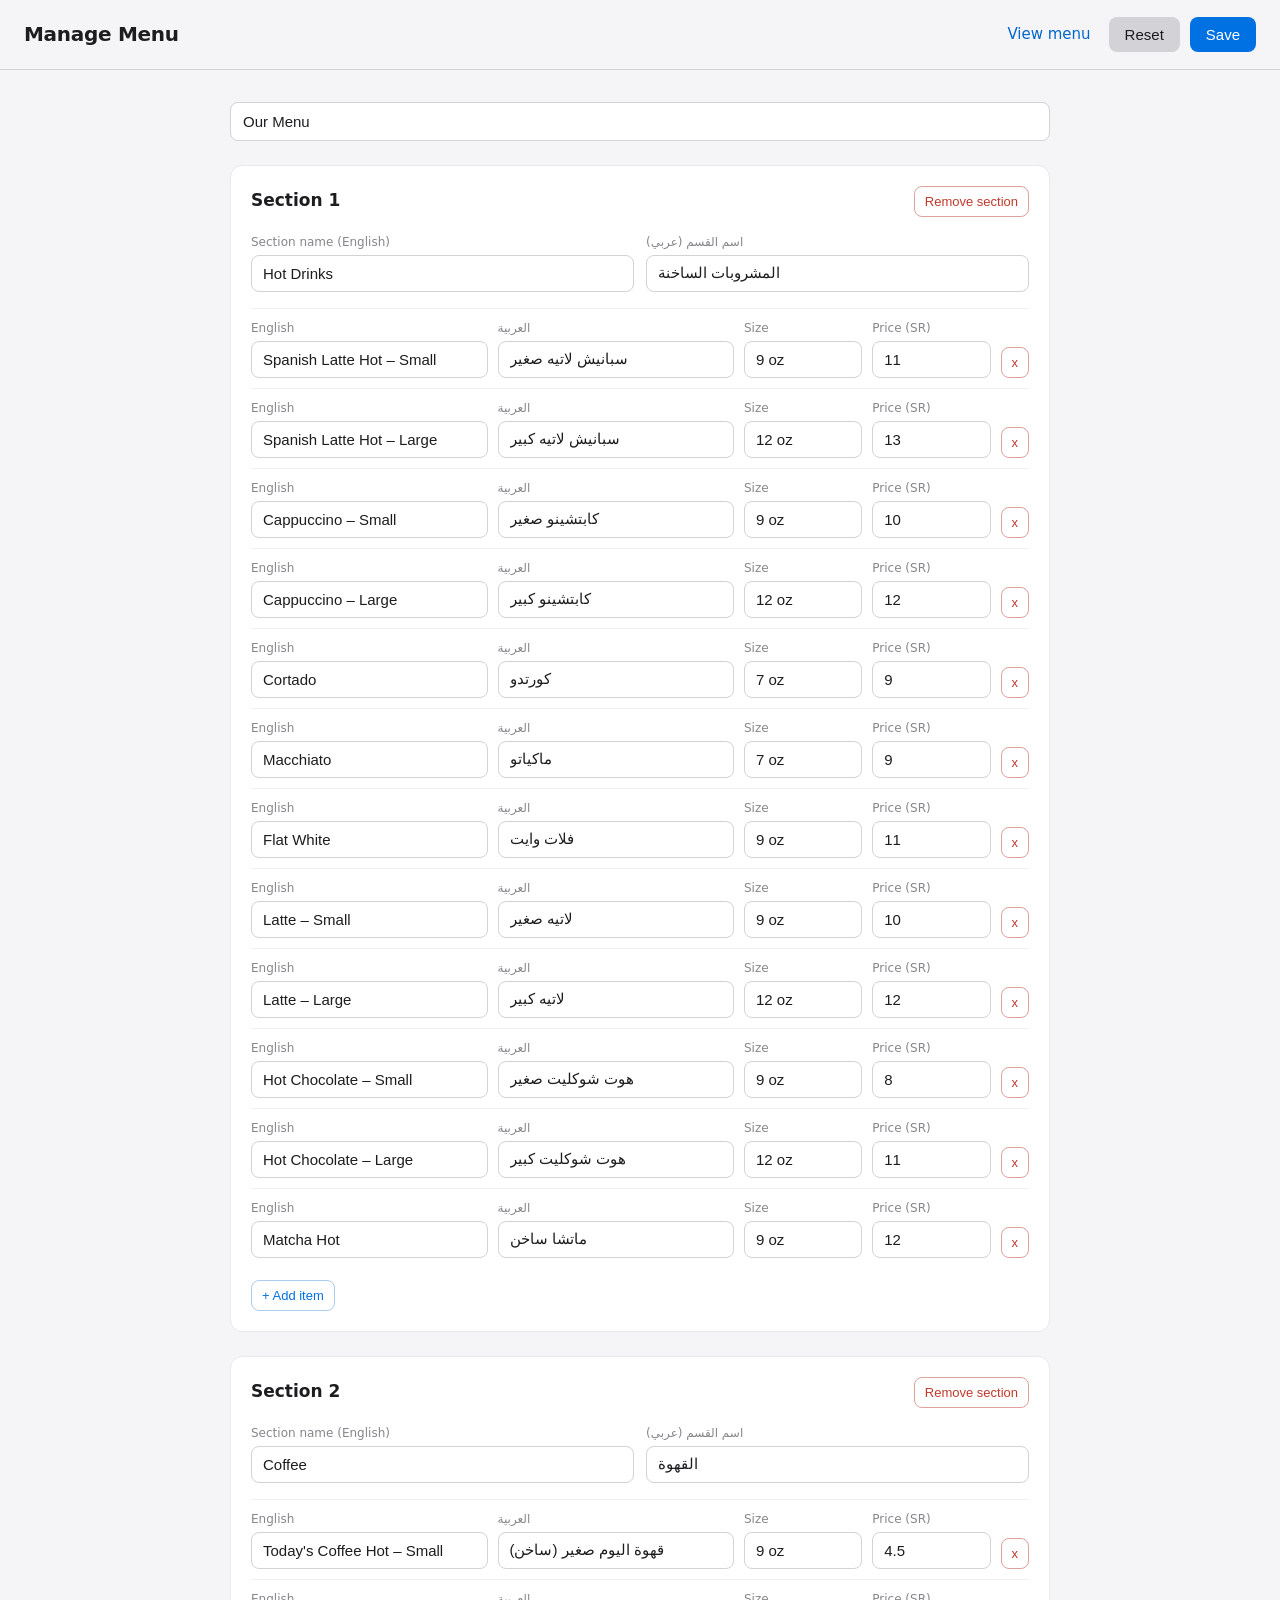
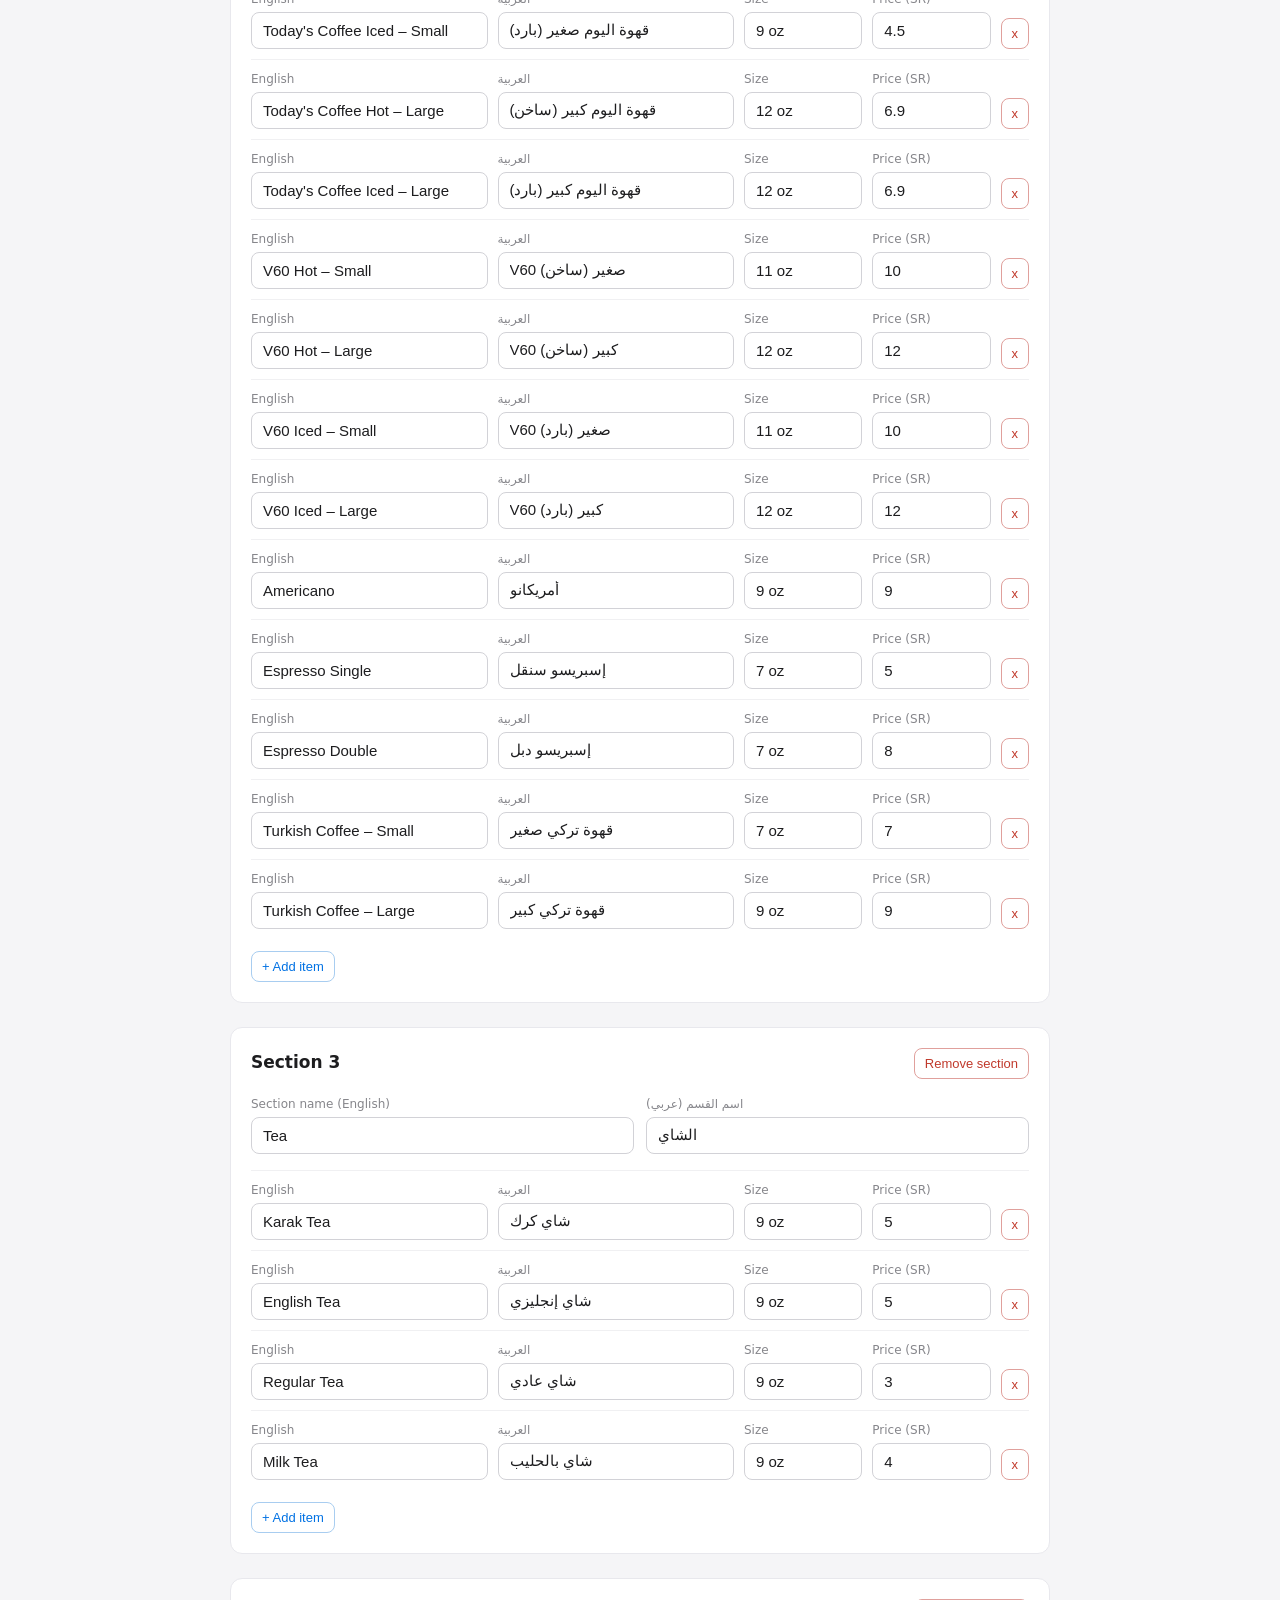
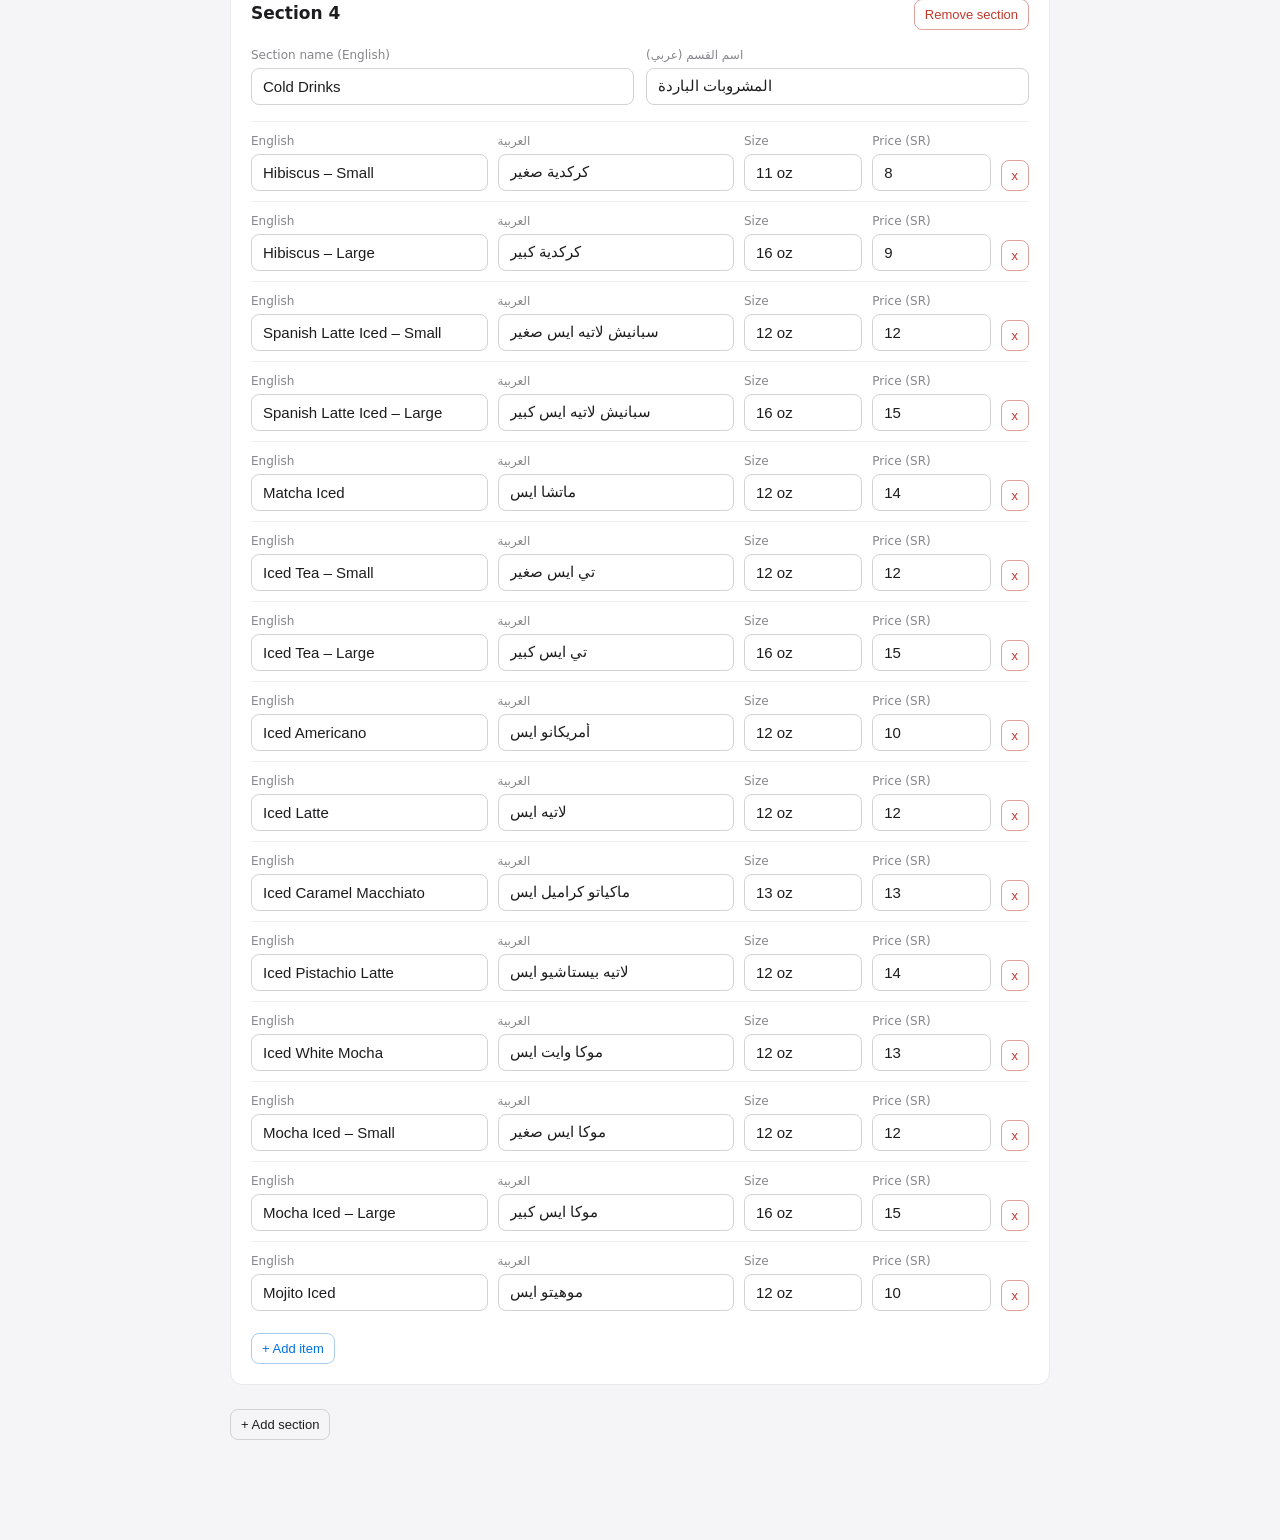
==== edit.html @ 1d7441c5 "Add editable menu mirror with localStorage persistence" ====
<!DOCTYPE html>
<html lang="en">
<head>
  <meta charset="UTF-8">
  <meta name="viewport" content="width=device-width, initial-scale=1.0">
  <title>Manage Menu</title>
  <style>
    * { margin: 0; padding: 0; box-sizing: border-box; }
    body {
      font-family: system-ui, -apple-system, 'Segoe UI', Roboto, 'Helvetica Neue', Arial, sans-serif;
      background: #f5f5f7;
      color: #1d1d1f;
      line-height: 1.5;
      -webkit-font-smoothing: antialiased;
    }

    .wrap { max-width: 860px; margin: 0 auto; padding: 32px 20px 100px; }

    .topbar {
      position: sticky;
      top: 0;
      z-index: 10;
      background: rgba(245, 245, 247, 0.9);
      backdrop-filter: saturate(180%) blur(20px);
      -webkit-backdrop-filter: saturate(180%) blur(20px);
      border-bottom: 1px solid #d2d2d7;
      padding: 14px 24px;
      display: flex;
      align-items: center;
      justify-content: space-between;
      gap: 12px;
      flex-wrap: wrap;
    }

    .topbar h1 { font-size: 20px; font-weight: 600; letter-spacing: -0.3px; }

    .topbar-actions { display: flex; gap: 10px; align-items: center; }

    .btn {
      border: none;
      border-radius: 8px;
      padding: 9px 16px;
      font-size: 15px;
      font-weight: 500;
      cursor: pointer;
      text-decoration: none;
      display: inline-block;
    }

    .btn-blue { background: #0071e3; color: #fff; }
    .btn-blue:hover { background: #0077ed; }
    .btn-gray { background: #d2d2d7; color: #1d1d1f; }
    .btn-gray:hover { background: #c7c7cc; }
    .btn-link { background: none; color: #0066cc; padding: 9px 8px; }
    .btn-link:hover { text-decoration: underline; }

    .status {
      font-size: 13px;
      color: #0071e3;
      min-height: 18px;
    }

    .cafe-input {
      width: 100%;
      border: 1px solid #d2d2d7;
      border-radius: 8px;
      padding: 10px 12px;
      font-size: 15px;
      background: #fff;
      color: #1d1d1f;
      margin-bottom: 24px;
    }

    .card {
      background: #fff;
      border: 1px solid #e8e8ed;
      border-radius: 12px;
      padding: 20px;
      margin-bottom: 24px;
    }

    .card-head {
      display: flex;
      align-items: center;
      justify-content: space-between;
      gap: 10px;
      margin-bottom: 16px;
    }

    .card-title { font-size: 17px; font-weight: 600; }

    .side-inputs {
      display: grid;
      grid-template-columns: 1fr 1fr;
      gap: 12px;
      margin-bottom: 16px;
    }

    .field label {
      display: block;
      font-size: 12px;
      color: #86868b;
      margin-bottom: 4px;
    }

    .field input {
      width: 100%;
      border: 1px solid #d2d2d7;
      border-radius: 8px;
      padding: 9px 11px;
      font-size: 15px;
      background: #fff;
      color: #1d1d1f;
    }

    .field input:focus, .cafe-input:focus, .section-en:focus, .section-ar:focus {
      outline: 2px solid #0071e3;
      outline-offset: -1px;
    }

    .item-row {
      display: grid;
      grid-template-columns: 1.4fr 1.4fr 0.7fr 0.7fr auto;
      gap: 10px;
      align-items: end;
      padding: 10px 0;
      border-top: 1px solid #f0f0f2;
    }

    .remove-btn, .add-item-btn, .add-sec-btn {
      background: none;
      border: 1px solid #d2d2d7;
      border-radius: 8px;
      color: #1d1d1f;
      font-size: 13px;
      padding: 7px 10px;
      cursor: pointer;
      white-space: nowrap;
    }

    .remove-btn { color: #c0392b; border-color: #e0a09c; }
    .remove-btn:hover { background: #fdecea; }
    .add-item-btn { color: #0071e3; border-color: #a8cdf0; margin-top: 12px; }
    .add-item-btn:hover { background: #eef6ff; }
    .add-sec-btn:hover { background: #eef6ff; }

    .empty-hint { font-size: 13px; color: #86868b; text-align: center; padding: 12px 0 4px; }

    @media (max-width: 640px) {
      .item-row { grid-template-columns: 1fr 1fr; }
      .item-row .remove-btn { justify-self: start; }
      .side-inputs { grid-template-columns: 1fr; }
    }
  </style>
</head>
<body>
  <div class="topbar">
    <h1>Manage Menu</h1>
    <div class="topbar-actions">
      <span class="status" id="status"></span>
      <a class="btn btn-link" href="index.html">View menu</a>
      <button class="btn btn-gray" id="btnReset">Reset</button>
      <button class="btn btn-blue" id="btnSave">Save</button>
    </div>
  </div>

  <div class="wrap">
    <input class="cafe-input" id="cafeEn" placeholder="Menu subtitle (e.g. Our Menu)">

    <div id="sections"></div>
    <button class="add-sec-btn" id="btnAddSection">+ Add section</button>
  </div>

  <script src="menu.js"></script>
  <script>
    var cfg = morLoad();
    var sectionsEl = document.getElementById("sections");
    var statusEl = document.getElementById("status");

    document.getElementById("cafeEn").value = cfg.cafe.en;

    function field(labelText, value, className) {
      var f = document.createElement("div");
      f.className = "field";
      if (className) f.setAttribute("data-field", className);
      var l = document.createElement("label");
      l.textContent = labelText;
      var i = document.createElement("input");
      i.type = "text";
      i.value = value == null ? "" : value;
      f.appendChild(l);
      f.appendChild(i);
      return f;
    }

    function renderSection(section, si) {
      var card = document.createElement("div");
      card.className = "card";

      var head = document.createElement("div");
      head.className = "card-head";
      var title = document.createElement("div");
      title.className = "card-title";
      title.textContent = "Section " + (si + 1);

      var side = document.createElement("div");
      side.className = "side-inputs";
      var enF = field("Section name (English)", section.en, "sec-en");
      var arF = field("اسم القسم (عربي)", section.ar, "sec-ar");
      side.appendChild(enF);
      side.appendChild(arF);

      var delSec = document.createElement("button");
      delSec.className = "remove-btn";
      delSec.textContent = "Remove section";
      delSec.addEventListener("click", function () {
        card.remove();
      });
      head.appendChild(title);
      head.appendChild(delSec);
      card.appendChild(head);
      card.appendChild(side);

      var itemsBox = document.createElement("div");
      itemsBox.className = "items-box";

      function addItem(myItem) {
        var row = document.createElement("div");
        row.className = "item-row";

        var it = myItem || { ar: "", en: "", size: "", price: "" };
        var fAr = field("العربية", it.ar);
        var fEn = field("English", it.en);
        var fSize = field("Size", it.size);
        var fPrice = field("Price (SR)", it.price);
        var rm = document.createElement("button");
        rm.className = "remove-btn";
        rm.textContent = "x";
        rm.addEventListener("click", function () {
          row.remove();
        });

        row.appendChild(fEn);
        row.appendChild(fAr);
        row.appendChild(fSize);
        row.appendChild(fPrice);
        row.appendChild(rm);
        itemsBox.appendChild(row);
      }

      section.items.forEach(addItem);

      var addBtn = document.createElement("button");
      addBtn.className = "add-item-btn";
      addBtn.textContent = "+ Add item";
      addBtn.addEventListener("click", function () {
        addItem(null);
      });

      card.appendChild(itemsBox);
      card.appendChild(addBtn);
      return card;
    }

    cfg.sections.forEach(function (s, i) {
      sectionsEl.appendChild(renderSection(s, i));
    });

    document.getElementById("btnAddSection").addEventListener("click", function () {
      cfg.sections.push({ en: "New Section", ar: "قسم جديد", items: [] });
      sectionsEl.appendChild(renderSection(cfg.sections[cfg.sections.length - 1], cfg.sections.length - 1));
    });

    function collect() {
      var res = { cafe: { en: document.getElementById("cafeEn").value.trim() }, sections: [] };
      Array.prototype.forEach.call(sectionsEl.children, function (card) {
        var sec = { en: "", ar: "", items: [] };
        var enInput = card.querySelector('[data-field="sec-en"] input');
        var arInput = card.querySelector('[data-field="sec-ar"] input');
        sec.en = enInput.value.trim();
        sec.ar = arInput.value.trim();
        Array.prototype.forEach.call(card.querySelectorAll(".item-row"), function (row) {
          var inputs = row.querySelectorAll("input");
          sec.items.push({
            en: inputs[0].value.trim(),
            ar: inputs[1].value.trim(),
            size: inputs[2].value.trim(),
            price: inputs[3].value.trim()
          });
        });
        if (sec.en || sec.ar || sec.items.length) res.sections.push(sec);
      });
      return res;
    }

    document.getElementById("btnSave").addEventListener("click", function () {
      var data = collect();
      if (!data.cafe.en) data.cafe.en = "Our Menu";
      if (morSave(data)) {
        statusEl.textContent = "Saved! Changes now show on the menu page (this device).";
        setTimeout(function () { statusEl.textContent = ""; }, 4000);
      } else {
        statusEl.textContent = "Could not save on this device.";
      }
    });

    document.getElementById("btnReset").addEventListener("click", function () {
      if (!confirm("Reset menu back to the original content?")) return;
      morReset();
      location.reload();
    });
  </script>
</body>
</html>
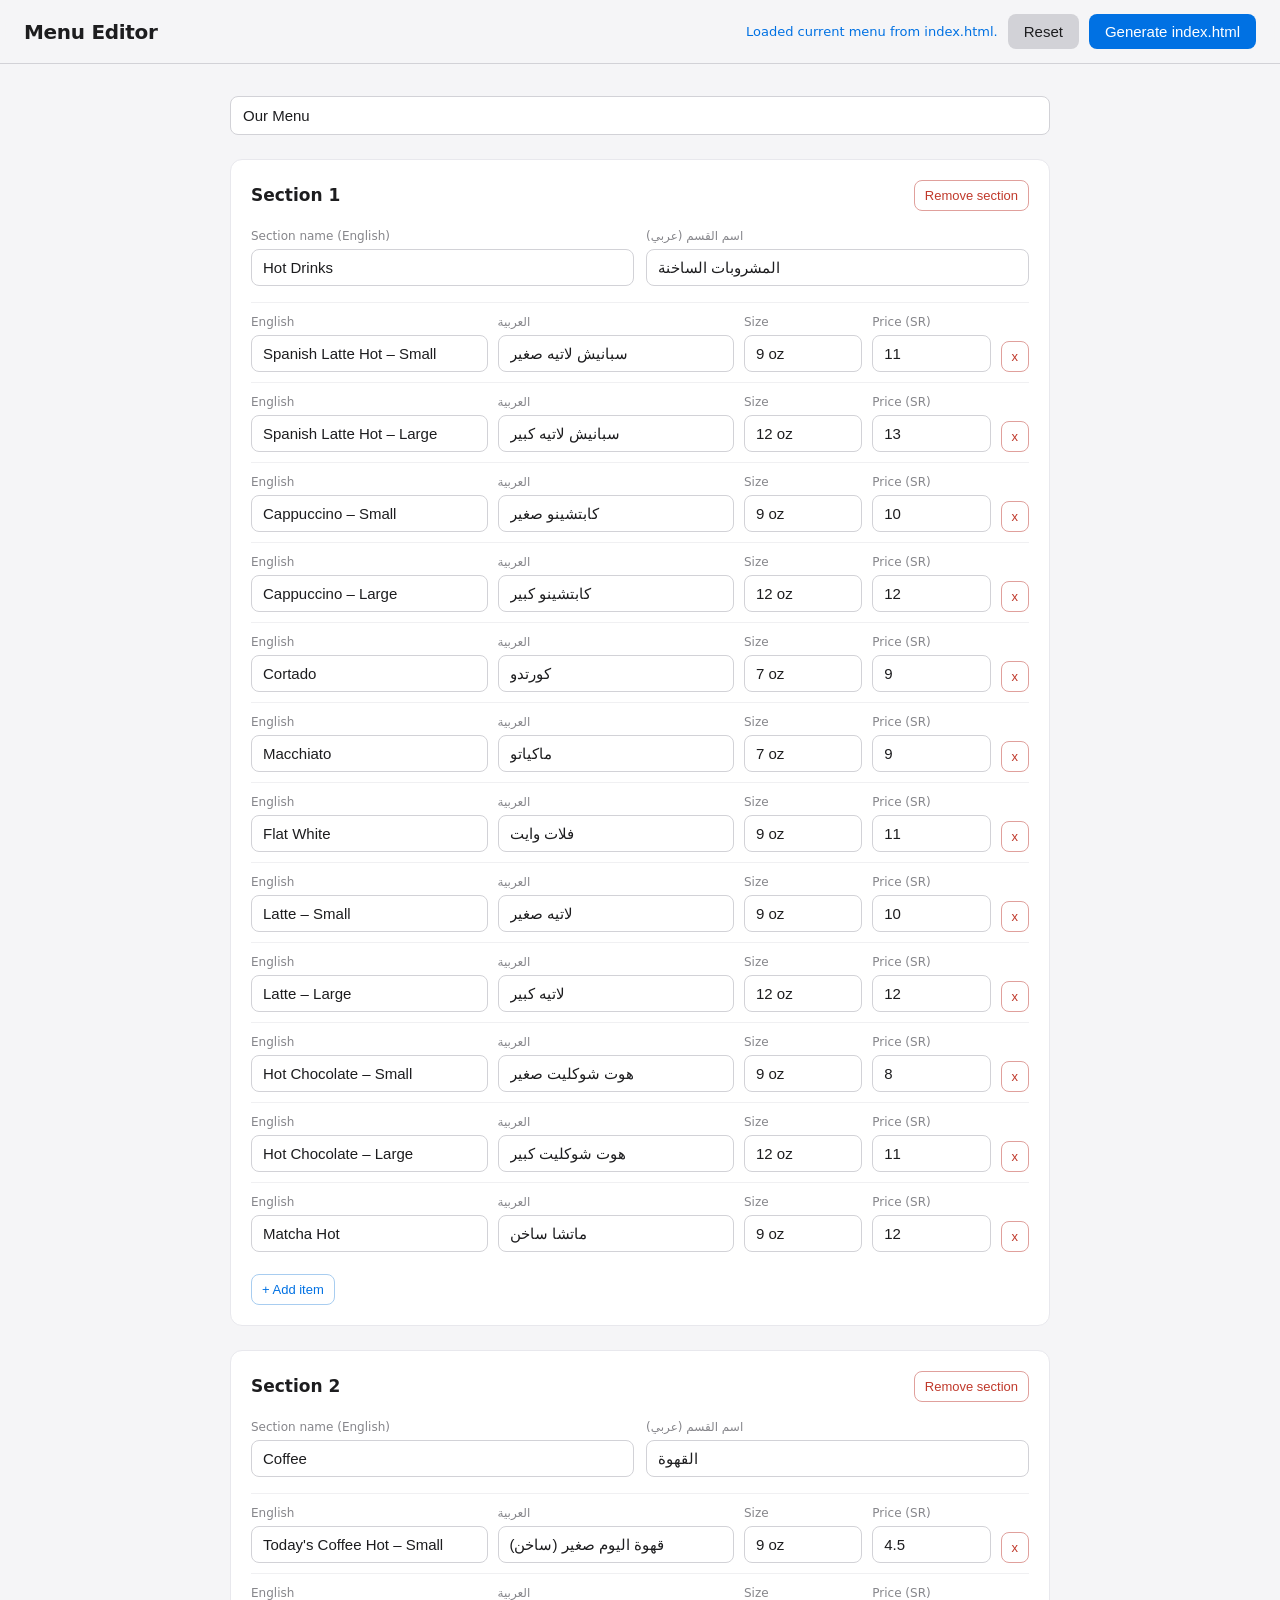
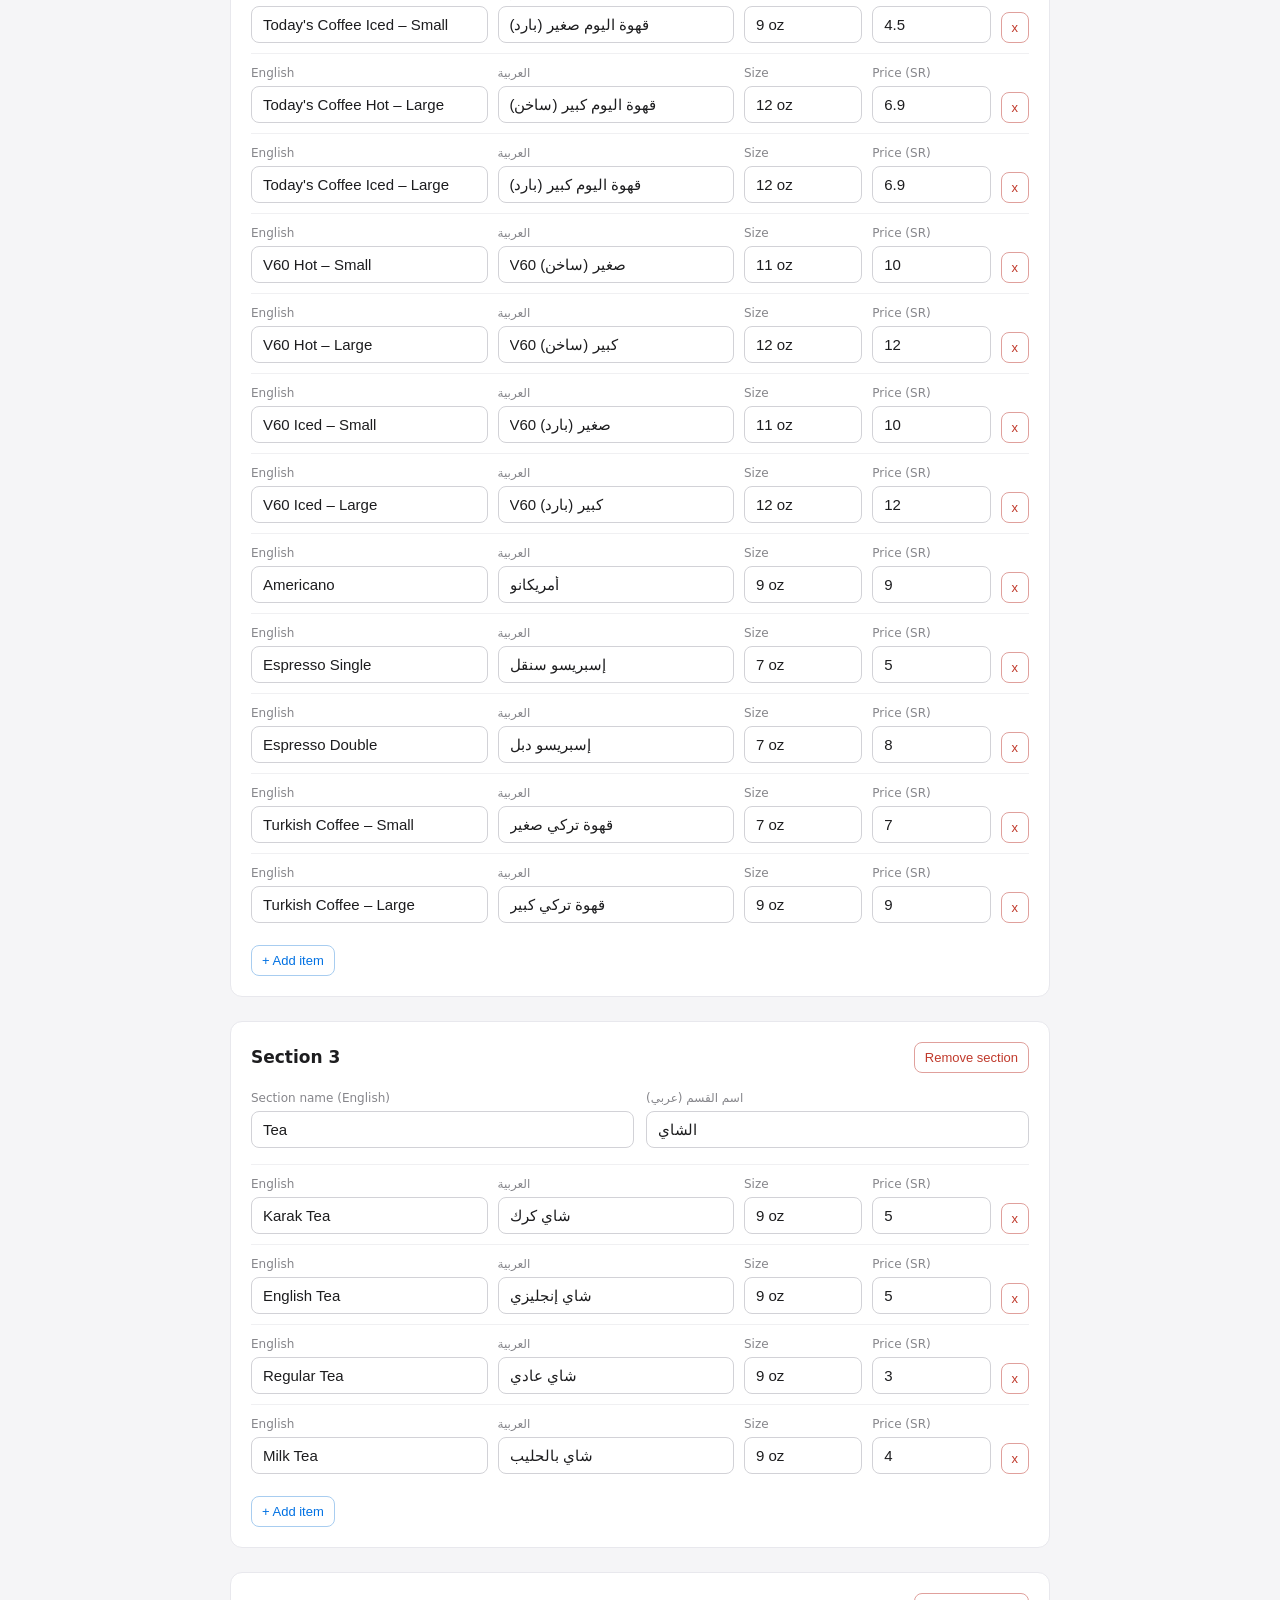
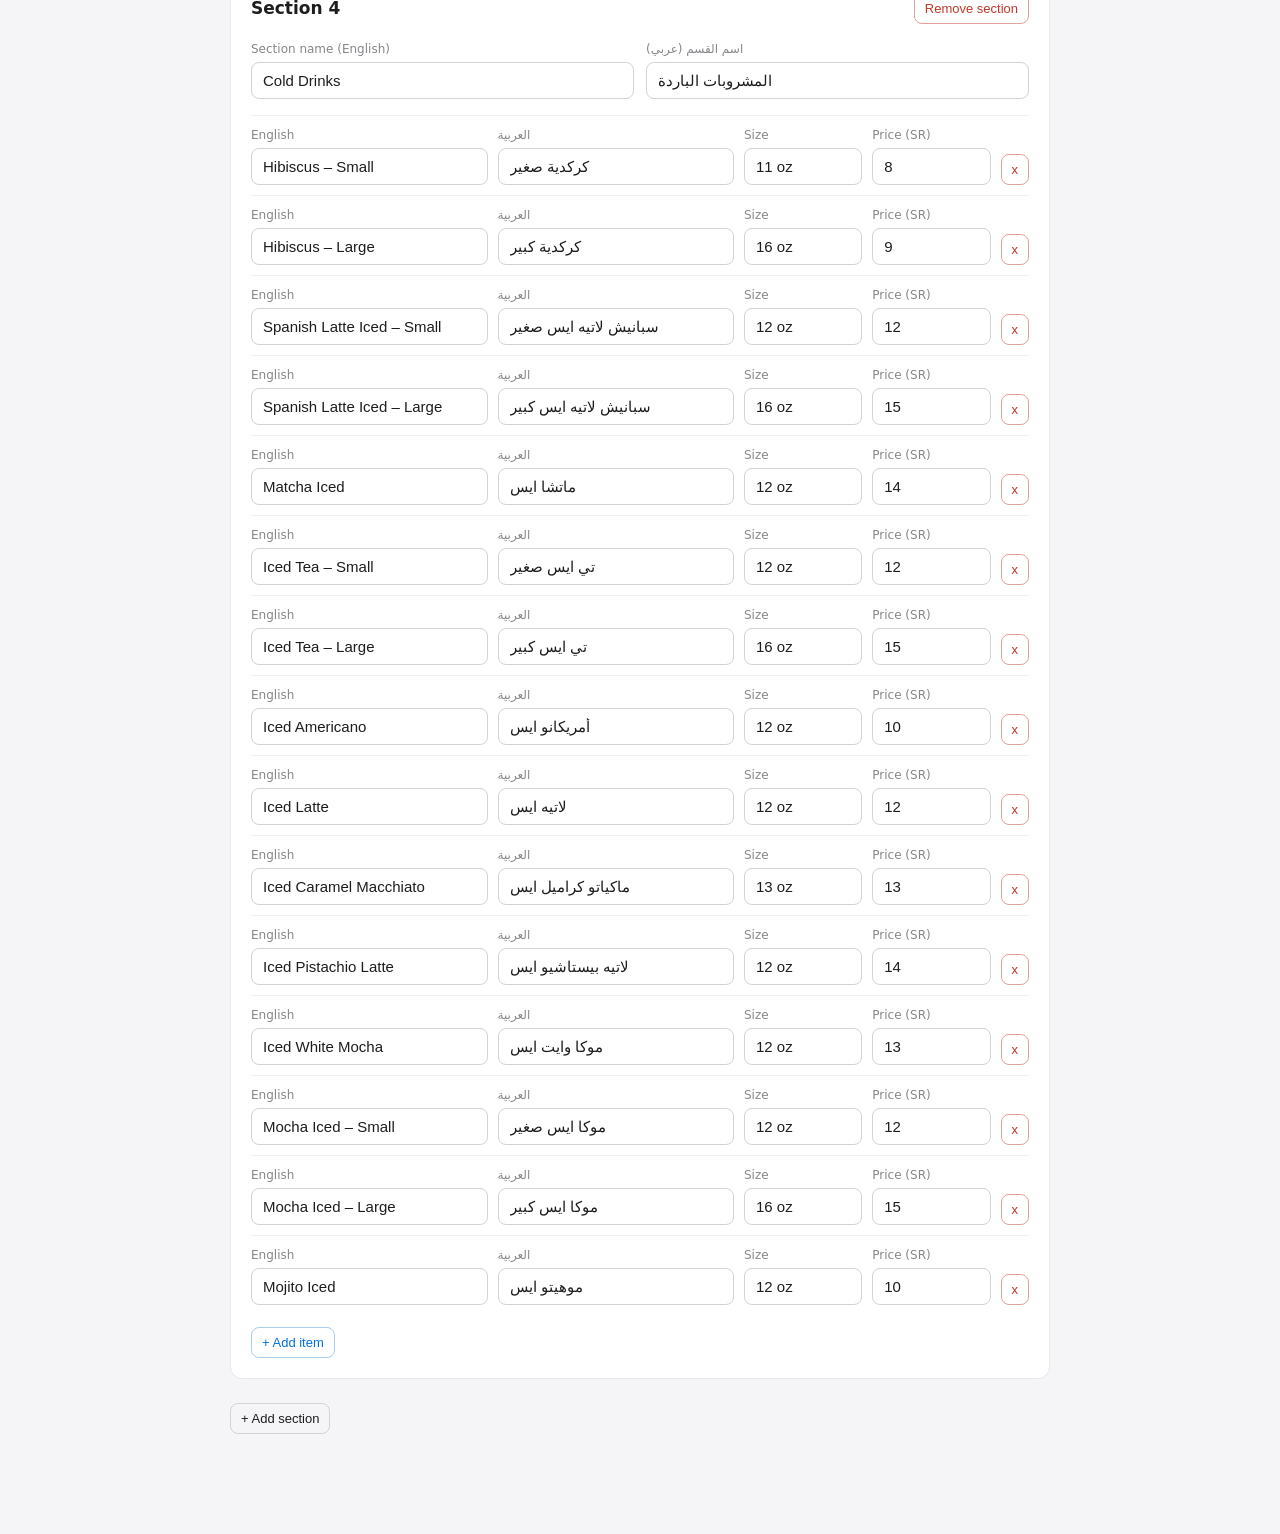
==== commit 6face0da: "Make menu data part of index.html, editor generates updated page" ====
--- a/edit.html
+++ b/edit.html
@@ -32,9 +32,9 @@
       flex-wrap: wrap;
     }
 
-    .topbar h1 { font-size: 20px; font-weight: 600; letter-spacing: -0.3px; }
-
-    .topbar-actions { display: flex; gap: 10px; align-items: center; }
+    .topbar h1 { font-size: 20px; font-weight: 600; letter-spacing: -0.3px; margin-right: auto; }
+
+    .topbar-actions { display: flex; gap: 10px; align-items: center; flex-wrap: wrap; }
 
     .btn {
       border: none;
@@ -113,7 +113,7 @@
       color: #1d1d1f;
     }
 
-    .field input:focus, .cafe-input:focus, .section-en:focus, .section-ar:focus {
+    .field input:focus, .cafe-input:focus, .sec-en:focus, .sec-ar:focus {
       outline: 2px solid #0071e3;
       outline-offset: -1px;
     }
@@ -144,23 +144,21 @@
     .add-item-btn:hover { background: #eef6ff; }
     .add-sec-btn:hover { background: #eef6ff; }
 
-    .empty-hint { font-size: 13px; color: #86868b; text-align: center; padding: 12px 0 4px; }
-
     @media (max-width: 640px) {
       .item-row { grid-template-columns: 1fr 1fr; }
       .item-row .remove-btn { justify-self: start; }
       .side-inputs { grid-template-columns: 1fr; }
+      .topbar { flex-direction: column; align-items: flex-start; }
     }
   </style>
 </head>
 <body>
   <div class="topbar">
-    <h1>Manage Menu</h1>
+    <h1>Menu Editor</h1>
     <div class="topbar-actions">
       <span class="status" id="status"></span>
-      <a class="btn btn-link" href="index.html">View menu</a>
       <button class="btn btn-gray" id="btnReset">Reset</button>
-      <button class="btn btn-blue" id="btnSave">Save</button>
+      <button class="btn btn-blue" id="btnSave">Generate index.html</button>
     </div>
   </div>
 
@@ -171,18 +169,267 @@
     <button class="add-sec-btn" id="btnAddSection">+ Add section</button>
   </div>
 
-  <script src="menu.js"></script>
   <script>
-    var cfg = morLoad();
+    var INDEX_TEMPLATE = `<!DOCTYPE html>
+<html lang="en">
+<head>
+  <meta charset="UTF-8">
+  <meta name="viewport" content="width=device-width, initial-scale=1.0">
+  <title>Mor Menu</title>
+  <style>
+    * { margin: 0; padding: 0; box-sizing: border-box; }
+    body {
+      font-family: system-ui, -apple-system, 'Segoe UI', Roboto, 'Helvetica Neue', Arial, sans-serif;
+      background: #f5f5f7;
+      color: #1d1d1f;
+      line-height: 1.5;
+      -webkit-font-smoothing: antialiased;
+    }
+
+    .menu {
+      max-width: 1080px;
+      margin: 0 auto;
+      padding: 40px 24px 80px;
+    }
+
+    .menu-header {
+      text-align: center;
+      margin-bottom: 44px;
+    }
+
+    .logo {
+      max-width: 220px;
+      height: auto;
+      display: block;
+      margin: 0 auto 20px;
+    }
+
+    .menu-subtitle {
+      font-size: 22px;
+      font-weight: 600;
+      color: #1d1d1f;
+      letter-spacing: -0.3px;
+    }
+
+    .columns {
+      display: grid;
+      grid-template-columns: 1fr 1fr;
+      gap: 48px;
+    }
+
+    section { margin-bottom: 40px; }
+
+    .section-header {
+      display: flex;
+      align-items: baseline;
+      justify-content: space-between;
+      border-bottom: 2px solid #1d1d1f;
+      padding-bottom: 10px;
+      margin-bottom: 16px;
+    }
+
+    .section-title {
+      font-size: 22px;
+      font-weight: 600;
+      letter-spacing: -0.3px;
+    }
+
+    .section-title-ar {
+      font-size: 16px;
+      font-weight: 600;
+      color: #1d1d1f;
+      direction: rtl;
+    }
+
+    .item {
+      display: flex;
+      justify-content: space-between;
+      align-items: baseline;
+      padding: 12px 0;
+      border-bottom: 1px solid #d2d2d7;
+    }
+
+    .item-name {
+      font-size: 16px;
+      font-weight: 500;
+      color: #424245;
+    }
+
+    .item-ar {
+      display: block;
+      font-size: 16px;
+      font-weight: 600;
+      font-family: system-ui, -apple-system, 'Segoe UI', Tahoma, Arial, sans-serif;
+      color: #1d1d1f;
+      direction: rtl;
+      text-align: right;
+    }
+
+    .item-right { text-align: right; flex-shrink: 0; margin-left: 16px; }
+
+    .price {
+      font-size: 17px;
+      font-weight: 700;
+      color: #1d1d1f;
+    }
+
+    .size { font-size: 12px; color: #86868b; }
+
+    @media (max-width: 760px) {
+      .columns { grid-template-columns: 1fr; gap: 0; }
+      .menu { padding: 24px 18px 64px; }
+    }
+  </style>
+</head>
+<body>
+  <div class="menu">
+    <div class="menu-header">
+      <img class="logo" src="Logo.png" alt="Mor">
+      <p class="menu-subtitle" id="subtitle"></p>
+    </div>
+    <div class="columns" id="columns"></div>
+  </div>
+
+  <script id="menu-data" type="application/json">
+__INDEX_JSON__
+  <\/script>
+  <script>
+    var data = JSON.parse(document.getElementById("menu-data").textContent);
+    document.getElementById("subtitle").textContent = data.cafe.en;
+
+    var columns = document.getElementById("columns");
+    var left = document.createElement("div");
+    var right = document.createElement("div");
+    var mid = Math.ceil(data.sections.length / 2);
+
+    function esc(s) {
+      return String(s == null ? "" : s)
+        .replace(/&/g, "&amp;")
+        .replace(/</g, "&lt;")
+        .replace(/>/g, "&gt;")
+        .replace(/"/g, "&quot;");
+    }
+
+    data.sections.forEach(function (section, i) {
+      var sec = document.createElement("section");
+
+      var head = document.createElement("div");
+      head.className = "section-header";
+      var t = document.createElement("h2");
+      t.className = "section-title";
+      t.textContent = section.en;
+      var tAr = document.createElement("span");
+      tAr.className = "section-title-ar";
+      tAr.textContent = section.ar;
+      head.appendChild(t);
+      head.appendChild(tAr);
+      sec.appendChild(head);
+
+      section.items.forEach(function (item) {
+        var row = document.createElement("div");
+        row.className = "item";
+
+        var lb = document.createElement("div");
+        lb.className = "item-left";
+        var ar = document.createElement("span");
+        ar.className = "item-ar";
+        ar.textContent = item.ar;
+        var en = document.createElement("span");
+        en.className = "item-name";
+        en.textContent = item.en;
+        lb.appendChild(ar);
+        lb.appendChild(en);
+
+        var rb = document.createElement("div");
+        rb.className = "item-right";
+        rb.innerHTML =
+          '<span class="size">' + esc(item.size) + '</span> &nbsp; ' +
+          '<span class="price">' + esc(item.price) + "</span> SR";
+
+        row.appendChild(lb);
+        row.appendChild(rb);
+        sec.appendChild(row);
+      });
+
+      (i < mid ? left : right).appendChild(sec);
+    });
+
+    columns.appendChild(left);
+    columns.appendChild(right);
+  <\/script>
+</body>
+</html>
+`;
+
+    var DEFAULT_DATA = {
+      cafe: { en: "Our Menu" },
+      sections: [
+        { en: "Hot Drinks", ar: "المشروبات الساخنة", items: [
+          { ar: "سبانيش لاتيه صغير", en: "Spanish Latte Hot – Small", size: "9 oz", price: "11" },
+          { ar: "سبانيش لاتيه كبير", en: "Spanish Latte Hot – Large", size: "12 oz", price: "13" },
+          { ar: "كابتشينو صغير", en: "Cappuccino – Small", size: "9 oz", price: "10" },
+          { ar: "كابتشينو كبير", en: "Cappuccino – Large", size: "12 oz", price: "12" },
+          { ar: "كورتدو", en: "Cortado", size: "7 oz", price: "9" },
+          { ar: "ماكياتو", en: "Macchiato", size: "7 oz", price: "9" },
+          { ar: "فلات وايت", en: "Flat White", size: "9 oz", price: "11" },
+          { ar: "لاتيه صغير", en: "Latte – Small", size: "9 oz", price: "10" },
+          { ar: "لاتيه كبير", en: "Latte – Large", size: "12 oz", price: "12" },
+          { ar: "هوت شوكليت صغير", en: "Hot Chocolate – Small", size: "9 oz", price: "8" },
+          { ar: "هوت شوكليت كبير", en: "Hot Chocolate – Large", size: "12 oz", price: "11" },
+          { ar: "ماتشا ساخن", en: "Matcha Hot", size: "9 oz", price: "12" }
+        ] },
+        { en: "Coffee", ar: "القهوة", items: [
+          { ar: "قهوة اليوم صغير (ساخن)", en: "Today's Coffee Hot – Small", size: "9 oz", price: "4.5" },
+          { ar: "قهوة اليوم صغير (بارد)", en: "Today's Coffee Iced – Small", size: "9 oz", price: "4.5" },
+          { ar: "قهوة اليوم كبير (ساخن)", en: "Today's Coffee Hot – Large", size: "12 oz", price: "6.9" },
+          { ar: "قهوة اليوم كبير (بارد)", en: "Today's Coffee Iced – Large", size: "12 oz", price: "6.9" },
+          { ar: "V60 صغير (ساخن)", en: "V60 Hot – Small", size: "11 oz", price: "10" },
+          { ar: "V60 كبير (ساخن)", en: "V60 Hot – Large", size: "12 oz", price: "12" },
+          { ar: "V60 صغير (بارد)", en: "V60 Iced – Small", size: "11 oz", price: "10" },
+          { ar: "V60 كبير (بارد)", en: "V60 Iced – Large", size: "12 oz", price: "12" },
+          { ar: "أمريكانو", en: "Americano", size: "9 oz", price: "9" },
+          { ar: "إسبريسو سنقل", en: "Espresso Single", size: "7 oz", price: "5" },
+          { ar: "إسبريسو دبل", en: "Espresso Double", size: "7 oz", price: "8" },
+          { ar: "قهوة تركي صغير", en: "Turkish Coffee – Small", size: "7 oz", price: "7" },
+          { ar: "قهوة تركي كبير", en: "Turkish Coffee – Large", size: "9 oz", price: "9" }
+        ] },
+        { en: "Tea", ar: "الشاي", items: [
+          { ar: "شاي كرك", en: "Karak Tea", size: "9 oz", price: "5" },
+          { ar: "شاي إنجليزي", en: "English Tea", size: "9 oz", price: "5" },
+          { ar: "شاي عادي", en: "Regular Tea", size: "9 oz", price: "3" },
+          { ar: "شاي بالحليب", en: "Milk Tea", size: "9 oz", price: "4" }
+        ] },
+        { en: "Cold Drinks", ar: "المشروبات الباردة", items: [
+          { ar: "كركدية صغير", en: "Hibiscus – Small", size: "11 oz", price: "8" },
+          { ar: "كركدية كبير", en: "Hibiscus – Large", size: "16 oz", price: "9" },
+          { ar: "سبانيش لاتيه ايس صغير", en: "Spanish Latte Iced – Small", size: "12 oz", price: "12" },
+          { ar: "سبانيش لاتيه ايس كبير", en: "Spanish Latte Iced – Large", size: "16 oz", price: "15" },
+          { ar: "ماتشا ايس", en: "Matcha Iced", size: "12 oz", price: "14" },
+          { ar: "تي ايس صغير", en: "Iced Tea – Small", size: "12 oz", price: "12" },
+          { ar: "تي ايس كبير", en: "Iced Tea – Large", size: "16 oz", price: "15" },
+          { ar: "أمريكانو ايس", en: "Iced Americano", size: "12 oz", price: "10" },
+          { ar: "لاتيه ايس", en: "Iced Latte", size: "12 oz", price: "12" },
+          { ar: "ماكياتو كراميل ايس", en: "Iced Caramel Macchiato", size: "13 oz", price: "13" },
+          { ar: "لاتيه بيستاشيو ايس", en: "Iced Pistachio Latte", size: "12 oz", price: "14" },
+          { ar: "موكا وايت ايس", en: "Iced White Mocha", size: "12 oz", price: "13" },
+          { ar: "موكا ايس صغير", en: "Mocha Iced – Small", size: "12 oz", price: "12" },
+          { ar: "موكا ايس كبير", en: "Mocha Iced – Large", size: "16 oz", price: "15" },
+          { ar: "موهيتو ايس", en: "Mojito Iced", size: "12 oz", price: "10" }
+        ] }
+      ]
+    };
+
     var sectionsEl = document.getElementById("sections");
     var statusEl = document.getElementById("status");
-
-    document.getElementById("cafeEn").value = cfg.cafe.en;
-
-    function field(labelText, value, className) {
+    var currentData = JSON.parse(JSON.stringify(DEFAULT_DATA));
+
+    function setStatus(msg) {
+      statusEl.textContent = msg;
+    }
+
+    function field(labelText, value) {
       var f = document.createElement("div");
       f.className = "field";
-      if (className) f.setAttribute("data-field", className);
       var l = document.createElement("label");
       l.textContent = labelText;
       var i = document.createElement("input");
@@ -205,8 +452,8 @@
 
       var side = document.createElement("div");
       side.className = "side-inputs";
-      var enF = field("Section name (English)", section.en, "sec-en");
-      var arF = field("اسم القسم (عربي)", section.ar, "sec-ar");
+      var enF = field("Section name (English)", section.en);
+      var arF = field("اسم القسم (عربي)", section.ar);
       side.appendChild(enF);
       side.appendChild(arF);
 
@@ -216,6 +463,7 @@
       delSec.addEventListener("click", function () {
         card.remove();
       });
+
       head.appendChild(title);
       head.appendChild(delSec);
       card.appendChild(head);
@@ -262,53 +510,116 @@
       return card;
     }
 
-    cfg.sections.forEach(function (s, i) {
-      sectionsEl.appendChild(renderSection(s, i));
-    });
-
-    document.getElementById("btnAddSection").addEventListener("click", function () {
-      cfg.sections.push({ en: "New Section", ar: "قسم جديد", items: [] });
-      sectionsEl.appendChild(renderSection(cfg.sections[cfg.sections.length - 1], cfg.sections.length - 1));
-    });
+    function buildEditor(data) {
+      sectionsEl.textContent = "";
+      document.getElementById("cafeEn").value = data.cafe.en;
+      data.sections.forEach(function (s, i) {
+        sectionsEl.appendChild(renderSection(s, i));
+      });
+    }
 
     function collect() {
       var res = { cafe: { en: document.getElementById("cafeEn").value.trim() }, sections: [] };
       Array.prototype.forEach.call(sectionsEl.children, function (card) {
-        var sec = { en: "", ar: "", items: [] };
-        var enInput = card.querySelector('[data-field="sec-en"] input');
-        var arInput = card.querySelector('[data-field="sec-ar"] input');
-        sec.en = enInput.value.trim();
-        sec.ar = arInput.value.trim();
+        var sec = {};
+        var inputs = card.querySelectorAll(".side-inputs input");
+        sec.en = inputs[0].value.trim();
+        sec.ar = inputs[1].value.trim();
+        sec.items = [];
         Array.prototype.forEach.call(card.querySelectorAll(".item-row"), function (row) {
-          var inputs = row.querySelectorAll("input");
+          var ins = row.querySelectorAll("input");
           sec.items.push({
-            en: inputs[0].value.trim(),
-            ar: inputs[1].value.trim(),
-            size: inputs[2].value.trim(),
-            price: inputs[3].value.trim()
+            en: ins[0].value.trim(),
+            ar: ins[1].value.trim(),
+            size: ins[2].value.trim(),
+            price: ins[3].value.trim()
           });
         });
-        if (sec.en || sec.ar || sec.items.length) res.sections.push(sec);
+        res.sections.push(sec);
       });
+      if (!res.cafe.en) res.cafe.en = "Our Menu";
       return res;
     }
 
-    document.getElementById("btnSave").addEventListener("click", function () {
+    function generateIndexHtml(data) {
+      var pretty = JSON.stringify(data, null, 2);
+      return INDEX_TEMPLATE.replace("__INDEX_JSON__", pretty);
+    }
+
+    function download(text, filename) {
+      var blob = new Blob([text], { type: "text/html;charset=utf-8" });
+      var a = document.createElement("a");
+      a.href = URL.createObjectURL(blob);
+      a.download = filename;
+      document.body.appendChild(a);
+      a.click();
+      setTimeout(function () {
+        URL.revokeObjectURL(a.href);
+        a.remove();
+      }, 100);
+    }
+
+    document.getElementById("btnSave").addEventListener("click", async function () {
       var data = collect();
-      if (!data.cafe.en) data.cafe.en = "Our Menu";
-      if (morSave(data)) {
-        statusEl.textContent = "Saved! Changes now show on the menu page (this device).";
-        setTimeout(function () { statusEl.textContent = ""; }, 4000);
-      } else {
-        statusEl.textContent = "Could not save on this device.";
+      var html = generateIndexHtml(data);
+      setStatus("Generating…");
+
+      try {
+        if (window.showSaveFilePicker) {
+          var handle = await window.showSaveFilePicker({
+            suggestedName: "index.html",
+            types: [{ description: "HTML", accept: { "text/html": [".html"] } }]
+          });
+          var writable = await handle.createWritable();
+          await writable.write(html);
+          await writable.close();
+          setStatus("index.html updated on disk. Push to GitHub to publish.");
+          return;
+        }
+      } catch (e) {
+        if (e.name === "AbortError") {
+          setStatus("");
+          return;
+        }
       }
+
+      download(html, "index.html");
+      setStatus("index.html downloaded — replace the file in your folder, then push.");
     });
 
     document.getElementById("btnReset").addEventListener("click", function () {
-      if (!confirm("Reset menu back to the original content?")) return;
-      morReset();
-      location.reload();
+      if (!confirm("Reset all fields back to the original menu?")) return;
+      buildEditor(JSON.parse(JSON.stringify(DEFAULT_DATA)));
+      setStatus("Reset to original.");
     });
+
+    document.getElementById("btnAddSection").addEventListener("click", function () {
+      var n = currentData.sections.length + 1;
+      currentData.sections.push({ en: "New Section", ar: "قسم جديد", items: [] });
+      sectionsEl.appendChild(renderSection(currentData.sections[currentData.sections.length - 1], n));
+    });
+
+    function tryLoadFromIndex() {
+      fetch("index.html")
+        .then(function (r) { return r.text(); })
+        .then(function (html) {
+          var m = html.match(/<script id="menu-data" type="application\/json">([\s\S]*?)<\/script>/);
+          if (m) {
+            var d = JSON.parse(m[1]);
+            if (d && d.cafe && d.sections) {
+              currentData = d;
+              buildEditor(d);
+              setStatus("Loaded current menu from index.html.");
+            }
+          }
+        })
+        .catch(function () {
+          /* file:// access often blocked — using built-in data */
+        });
+    }
+
+    buildEditor(currentData);
+    tryLoadFromIndex();
   </script>
 </body>
 </html>
